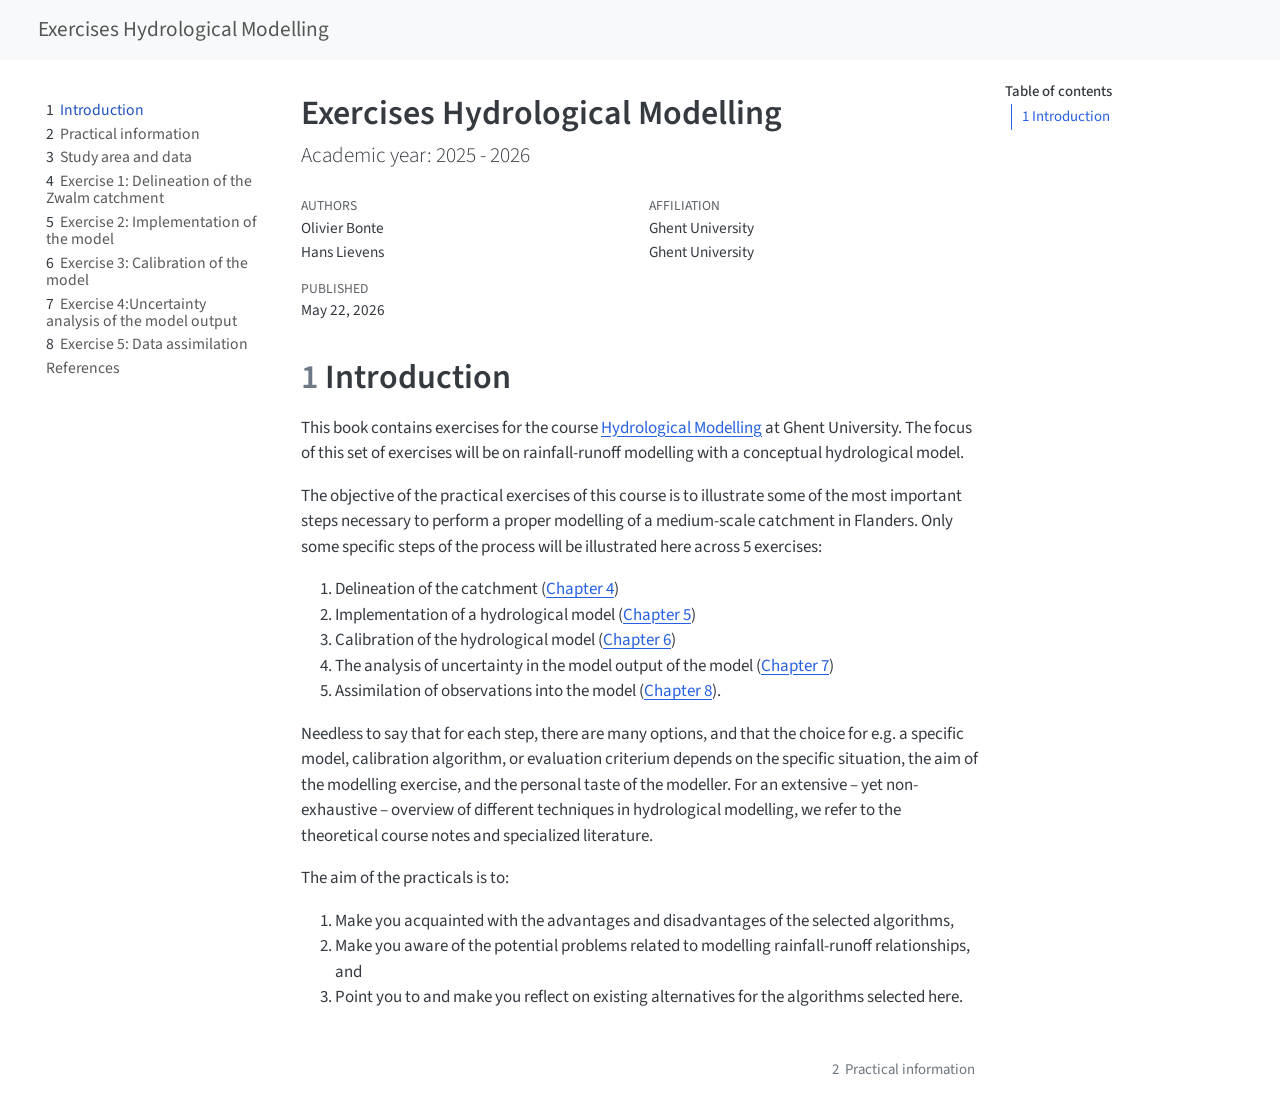
==== index.html @ 307fec5f "Built site for gh-pages" ====
<!DOCTYPE html>
<html xmlns="http://www.w3.org/1999/xhtml" lang="en" xml:lang="en"><head>

<meta charset="utf-8">
<meta name="generator" content="quarto-1.9.37">

<meta name="viewport" content="width=device-width, initial-scale=1.0, user-scalable=yes">

<meta name="author" content="Olivier Bonte">
<meta name="author" content="Hans Lievens">
<meta name="dcterms.date" content="2026-05-22">

<title>Exercises Hydrological Modelling</title>
<style>
/* Default styles provided by pandoc.
** See https://pandoc.org/MANUAL.html#variables-for-html for config info.
*/
code{white-space: pre-wrap;}
span.smallcaps{font-variant: small-caps;}
div.columns{display: flex; gap: min(4vw, 1.5em);}
div.column{flex: auto; overflow-x: auto;}
div.hanging-indent{margin-left: 1.5em; text-indent: -1.5em;}
ul.task-list{list-style: none;}
ul.task-list li input[type="checkbox"] {
  width: 0.8em;
  margin: 0 0.8em 0.2em -1em; /* quarto-specific, see https://github.com/quarto-dev/quarto-cli/issues/4556 */ 
  vertical-align: middle;
}
</style>


<script src="site_libs/quarto-nav/quarto-nav.js"></script>
<script src="site_libs/quarto-nav/headroom.min.js"></script>
<script src="site_libs/clipboard/clipboard.min.js"></script>
<script src="site_libs/quarto-search/autocomplete.umd.js"></script>
<script src="site_libs/quarto-search/fuse.min.js"></script>
<script src="site_libs/quarto-search/quarto-search.js"></script>
<meta name="quarto:offset" content="./">
<link href="./practical_info.html" rel="next">
<script src="site_libs/quarto-html/quarto.js" type="module"></script>
<script src="site_libs/quarto-html/tabsets/tabsets.js" type="module"></script>
<script src="site_libs/quarto-html/popper.min.js"></script>
<script src="site_libs/quarto-html/tippy.umd.min.js"></script>
<script src="site_libs/quarto-html/anchor.min.js"></script>
<link href="site_libs/quarto-html/tippy.css" rel="stylesheet">
<link href="site_libs/quarto-html/quarto-syntax-highlighting-7f8f88aac4f3542376d5c11b86a4c14d.css" rel="stylesheet" id="quarto-text-highlighting-styles">
<script src="site_libs/bootstrap/bootstrap.min.js"></script>
<link href="site_libs/bootstrap/bootstrap-icons.css" rel="stylesheet">
<link href="site_libs/bootstrap/bootstrap-8fd6ec95added15416ba442ddea6d3ca.min.css" rel="stylesheet" append-hash="true" id="quarto-bootstrap" data-mode="light">
<script id="quarto-search-options" type="application/json">{
  "location": "navbar",
  "copy-button": false,
  "collapse-after": 3,
  "panel-placement": "end",
  "type": "overlay",
  "limit": 50,
  "keyboard-shortcut": [
    "f",
    "/",
    "s"
  ],
  "show-item-context": false,
  "language": {
    "search-no-results-text": "No results",
    "search-matching-documents-text": "matching documents",
    "search-copy-link-title": "Copy link to search",
    "search-hide-matches-text": "Hide additional matches",
    "search-more-match-text": "more match in this document",
    "search-more-matches-text": "more matches in this document",
    "search-clear-button-title": "Clear",
    "search-text-placeholder": "",
    "search-detached-cancel-button-title": "Cancel",
    "search-submit-button-title": "Submit",
    "search-label": "Search"
  }
}</script>


</head>

<body class="nav-sidebar floating nav-fixed quarto-light">

<div id="quarto-search-results"></div>
  <header id="quarto-header" class="headroom fixed-top">
    <nav class="navbar navbar-expand-lg " data-bs-theme="dark">
      <div class="navbar-container container-fluid">
      <div class="navbar-brand-container mx-auto">
    <a href="./index.html" class="navbar-brand navbar-brand-logo">
    <img src="./figures/logo_H-CEL_no_background.svg" alt="" class="navbar-logo light-content">
    <img src="./figures/logo_H-CEL_no_background.svg" alt="" class="navbar-logo dark-content">
    </a>
    <a class="navbar-brand" href="./index.html">
    <span class="navbar-title">Exercises Hydrological Modelling</span>
    </a>
  </div>
        <div class="quarto-navbar-tools tools-end">
    <a href="https://github.com/olivierbonte/quarto_template_ugent" title="Source Code" class="quarto-navigation-tool px-1" aria-label="Source Code"><i class="bi bi-github"></i></a>
    <a href="./Exercises-Hydrological-Modelling.pdf" title="Download PDF" class="quarto-navigation-tool px-1" aria-label="Download PDF"><i class="bi bi-file-pdf"></i></a>
</div>
          <div id="quarto-search" class="" title="Search"></div>
      </div> <!-- /container-fluid -->
    </nav>
  <nav class="quarto-secondary-nav">
    <div class="container-fluid d-flex">
      <button type="button" class="quarto-btn-toggle btn" data-bs-toggle="collapse" role="button" data-bs-target=".quarto-sidebar-collapse-item" aria-controls="quarto-sidebar" aria-expanded="false" aria-label="Toggle sidebar navigation" onclick="if (window.quartoToggleHeadroom) { window.quartoToggleHeadroom(); }">
        <i class="bi bi-layout-text-sidebar-reverse"></i>
      </button>
        <nav class="quarto-page-breadcrumbs" aria-label="breadcrumb"><ol class="breadcrumb"><li class="breadcrumb-item"><a href="./index.html"><span class="chapter-number">1</span>&nbsp; <span class="chapter-title">Introduction</span></a></li></ol></nav>
        <a class="flex-grow-1" role="navigation" data-bs-toggle="collapse" data-bs-target=".quarto-sidebar-collapse-item" aria-controls="quarto-sidebar" aria-expanded="false" aria-label="Toggle sidebar navigation" onclick="if (window.quartoToggleHeadroom) { window.quartoToggleHeadroom(); }">      
        </a>
    </div>
  </nav>
</header>
<!-- content -->
<div id="quarto-content" class="quarto-container page-columns page-rows-contents page-layout-article page-navbar">
<!-- sidebar -->
  <nav id="quarto-sidebar" class="sidebar collapse collapse-horizontal quarto-sidebar-collapse-item sidebar-navigation floating overflow-auto">
    <div class="sidebar-menu-container"> 
    <ul class="list-unstyled mt-1">
        <li class="sidebar-item">
  <div class="sidebar-item-container"> 
  <a href="./index.html" class="sidebar-item-text sidebar-link active">
 <span class="menu-text"><span class="chapter-number">1</span>&nbsp; <span class="chapter-title">Introduction</span></span></a>
  </div>
</li>
        <li class="sidebar-item">
  <div class="sidebar-item-container"> 
  <a href="./practical_info.html" class="sidebar-item-text sidebar-link">
 <span class="menu-text"><span class="chapter-number">2</span>&nbsp; <span class="chapter-title">Practical information</span></span></a>
  </div>
</li>
        <li class="sidebar-item">
  <div class="sidebar-item-container"> 
  <a href="./study_area_and_data.html" class="sidebar-item-text sidebar-link">
 <span class="menu-text"><span class="chapter-number">3</span>&nbsp; <span class="chapter-title">Study area and data</span></span></a>
  </div>
</li>
        <li class="sidebar-item">
  <div class="sidebar-item-container"> 
  <a href="./1_catchment_delineation.html" class="sidebar-item-text sidebar-link">
 <span class="menu-text"><span class="chapter-number">4</span>&nbsp; <span class="chapter-title">Exercise 1: Delineation of the Zwalm catchment</span></span></a>
  </div>
</li>
        <li class="sidebar-item">
  <div class="sidebar-item-container"> 
  <a href="./2_model_implementation.html" class="sidebar-item-text sidebar-link">
 <span class="menu-text"><span class="chapter-number">5</span>&nbsp; <span class="chapter-title">Exercise 2: Implementation of the model</span></span></a>
  </div>
</li>
        <li class="sidebar-item">
  <div class="sidebar-item-container"> 
  <a href="./3_model_calibration.html" class="sidebar-item-text sidebar-link">
 <span class="menu-text"><span class="chapter-number">6</span>&nbsp; <span class="chapter-title">Exercise 3: Calibration of the model</span></span></a>
  </div>
</li>
        <li class="sidebar-item">
  <div class="sidebar-item-container"> 
  <a href="./4_model_uncertainty.html" class="sidebar-item-text sidebar-link">
 <span class="menu-text"><span class="chapter-number">7</span>&nbsp; <span class="chapter-title">Exercise 4:Uncertainty analysis of the model output</span></span></a>
  </div>
</li>
        <li class="sidebar-item">
  <div class="sidebar-item-container"> 
  <a href="./5_data_assimilation.html" class="sidebar-item-text sidebar-link">
 <span class="menu-text"><span class="chapter-number">8</span>&nbsp; <span class="chapter-title">Exercise 5: Data assimilation</span></span></a>
  </div>
</li>
        <li class="sidebar-item">
  <div class="sidebar-item-container"> 
  <a href="./references.html" class="sidebar-item-text sidebar-link">
 <span class="menu-text">References</span></a>
  </div>
</li>
    </ul>
    </div>
</nav>
<div id="quarto-sidebar-glass" class="quarto-sidebar-collapse-item" data-bs-toggle="collapse" data-bs-target=".quarto-sidebar-collapse-item"></div>
<!-- margin-sidebar -->
    <div id="quarto-margin-sidebar" class="sidebar margin-sidebar">
        <nav id="TOC" role="doc-toc" class="toc-active">
    <h2 id="toc-title">Table of contents</h2>
   
  <ul>
  <li><a href="#introduction" id="toc-introduction" class="nav-link active" data-scroll-target="#introduction"><span class="header-section-number">1</span> Introduction</a></li>
  </ul>
</nav>
    </div>
<!-- main -->
<main class="content" id="quarto-document-content">

<header id="title-block-header" class="quarto-title-block default">
<div class="quarto-title">
<h1 class="title">Exercises Hydrological Modelling</h1>
<p class="subtitle lead">Academic year: 2025 - 2026</p>
</div>


<div class="quarto-title-meta-author">
  <div class="quarto-title-meta-heading">Authors</div>
  <div class="quarto-title-meta-heading">Affiliation</div>
  
    <div class="quarto-title-meta-contents">
    <p class="author">Olivier Bonte <a href="mailto:olivier.bonte@ugent.be" class="quarto-title-author-email"><i class="bi bi-envelope"></i></a> </p>
  </div>
  <div class="quarto-title-meta-contents">
        <p class="affiliation">
            Ghent University
          </p>
      </div>
    <div class="quarto-title-meta-contents">
    <p class="author">Hans Lievens <a href="mailto:hans.lievens@ugent.be" class="quarto-title-author-email"><i class="bi bi-envelope"></i></a> </p>
  </div>
  <div class="quarto-title-meta-contents">
        <p class="affiliation">
            Ghent University
          </p>
      </div>
  </div>

<div class="quarto-title-meta">

      
    <div>
    <div class="quarto-title-meta-heading">Published</div>
    <div class="quarto-title-meta-contents">
      <p class="date">May 22, 2026</p>
    </div>
  </div>
  
    
  </div>
  


</header>


<section id="introduction" class="level1" data-number="1">
<h1 data-number="1"><span class="header-section-number">1</span> Introduction</h1>
<p>This book contains exercises for the course <a href="https://studiekiezer.ugent.be/2026/studiefiche/en/I002659">Hydrological Modelling</a> at Ghent University. The focus of this set of exercises will be on rainfall-runoff modelling with a conceptual hydrological model.</p>
<p>The objective of the practical exercises of this course is to illustrate some of the most important steps necessary to perform a proper modelling of a medium-scale catchment in Flanders. Only some specific steps of the process will be illustrated here across 5 exercises:</p>
<ol type="1">
<li>Delineation of the catchment (<a href="1_catchment_delineation.html" class="quarto-xref"><span>Chapter 4</span></a>)</li>
<li>Implementation of a hydrological model (<a href="2_model_implementation.html" class="quarto-xref"><span>Chapter 5</span></a>)</li>
<li>Calibration of the hydrological model (<a href="3_model_calibration.html" class="quarto-xref"><span>Chapter 6</span></a>)</li>
<li>The analysis of uncertainty in the model output of the model (<a href="4_model_uncertainty.html" class="quarto-xref"><span>Chapter 7</span></a>)</li>
<li>Assimilation of observations into the model (<a href="5_data_assimilation.html" class="quarto-xref"><span>Chapter 8</span></a>).</li>
</ol>
<p>Needless to say that for each step, there are many options, and that the choice for e.g.&nbsp;a specific model, calibration algorithm, or evaluation criterium depends on the specific situation, the aim of the modelling exercise, and the personal taste of the modeller. For an extensive – yet non-exhaustive – overview of different techniques in hydrological modelling, we refer to the theoretical course notes and specialized literature.</p>
<p>The aim of the practicals is to:</p>
<ol type="1">
<li>Make you acquainted with the advantages and disadvantages of the selected algorithms,</li>
<li>Make you aware of the potential problems related to modelling rainfall-runoff relationships, and</li>
<li>Point you to and make you reflect on existing alternatives for the algorithms selected here.</li>
</ol>


</section>

</main> <!-- /main -->
<script id="quarto-html-after-body" type="application/javascript">
  window.document.addEventListener("DOMContentLoaded", function (event) {
    const icon = "";
    const anchorJS = new window.AnchorJS();
    anchorJS.options = {
      placement: 'right',
      icon: icon
    };
    anchorJS.add('.anchored');
    const isCodeAnnotation = (el) => {
      for (const clz of el.classList) {
        if (clz.startsWith('code-annotation-')) {                     
          return true;
        }
      }
      return false;
    }
    const onCopySuccess = function(e) {
      // button target
      const button = e.trigger;
      // don't keep focus
      button.blur();
      // flash "checked"
      button.classList.add('code-copy-button-checked');
      var currentTitle = button.getAttribute("title");
      button.setAttribute("title", "Copied!");
      let tooltip;
      if (window.bootstrap) {
        button.setAttribute("data-bs-toggle", "tooltip");
        button.setAttribute("data-bs-placement", "left");
        button.setAttribute("data-bs-title", "Copied!");
        tooltip = new bootstrap.Tooltip(button, 
          { trigger: "manual", 
            customClass: "code-copy-button-tooltip",
            offset: [0, -8]});
        tooltip.show();    
      }
      setTimeout(function() {
        if (tooltip) {
          tooltip.hide();
          button.removeAttribute("data-bs-title");
          button.removeAttribute("data-bs-toggle");
          button.removeAttribute("data-bs-placement");
        }
        button.setAttribute("title", currentTitle);
        button.classList.remove('code-copy-button-checked');
      }, 1000);
      // clear code selection
      e.clearSelection();
    }
    const getTextToCopy = function(trigger) {
      const outerScaffold = trigger.parentElement.cloneNode(true);
      const codeEl = outerScaffold.querySelector('code');
      for (const childEl of codeEl.children) {
        if (isCodeAnnotation(childEl)) {
          childEl.remove();
        }
      }
      return codeEl.innerText;
    }
    const clipboard = new window.ClipboardJS('.code-copy-button:not([data-in-quarto-modal])', {
      text: getTextToCopy
    });
    clipboard.on('success', onCopySuccess);
    if (window.document.getElementById('quarto-embedded-source-code-modal')) {
      const clipboardModal = new window.ClipboardJS('.code-copy-button[data-in-quarto-modal]', {
        text: getTextToCopy,
        container: window.document.getElementById('quarto-embedded-source-code-modal')
      });
      clipboardModal.on('success', onCopySuccess);
    }
      var localhostRegex = new RegExp(/^(?:http|https):\/\/localhost\:?[0-9]*\//);
      var mailtoRegex = new RegExp(/^mailto:/);
        var filterRegex = new RegExp('/' + window.location.host + '/');
      var isInternal = (href) => {
          return filterRegex.test(href) || localhostRegex.test(href) || mailtoRegex.test(href);
      }
      // Inspect non-navigation links and adorn them if external
     var links = window.document.querySelectorAll('a[href]:not(.nav-link):not(.navbar-brand):not(.toc-action):not(.sidebar-link):not(.sidebar-item-toggle):not(.pagination-link):not(.no-external):not([aria-hidden]):not(.dropdown-item):not(.quarto-navigation-tool):not(.about-link)');
      for (var i=0; i<links.length; i++) {
        const link = links[i];
        if (!isInternal(link.href)) {
          // undo the damage that might have been done by quarto-nav.js in the case of
          // links that we want to consider external
          if (link.dataset.originalHref !== undefined) {
            link.href = link.dataset.originalHref;
          }
        }
      }
    function tippyHover(el, contentFn, onTriggerFn, onUntriggerFn) {
      const config = {
        allowHTML: true,
        maxWidth: 500,
        delay: 100,
        arrow: false,
        appendTo: function(el) {
            return el.parentElement;
        },
        interactive: true,
        interactiveBorder: 10,
        theme: 'quarto',
        placement: 'bottom-start',
      };
      if (contentFn) {
        config.content = contentFn;
      }
      if (onTriggerFn) {
        config.onTrigger = onTriggerFn;
      }
      if (onUntriggerFn) {
        config.onUntrigger = onUntriggerFn;
      }
      window.tippy(el, config); 
    }
    const noterefs = window.document.querySelectorAll('a[role="doc-noteref"]');
    for (var i=0; i<noterefs.length; i++) {
      const ref = noterefs[i];
      tippyHover(ref, function() {
        // use id or data attribute instead here
        let href = ref.getAttribute('data-footnote-href') || ref.getAttribute('href');
        try { href = new URL(href).hash; } catch {}
        const id = href.replace(/^#\/?/, "");
        const note = window.document.getElementById(id);
        if (note) {
          return note.innerHTML;
        } else {
          return "";
        }
      });
    }
    const xrefs = window.document.querySelectorAll('a.quarto-xref');
    const processXRef = (id, note) => {
      // Strip column container classes
      const stripColumnClz = (el) => {
        el.classList.remove("page-full", "page-columns");
        if (el.children) {
          for (const child of el.children) {
            stripColumnClz(child);
          }
        }
      }
      stripColumnClz(note)
      if (id === null || id.startsWith('sec-')) {
        // Special case sections, only their first couple elements
        const container = document.createElement("div");
        if (note.children && note.children.length > 2) {
          container.appendChild(note.children[0].cloneNode(true));
          for (let i = 1; i < note.children.length; i++) {
            const child = note.children[i];
            if (child.tagName === "P" && child.innerText === "") {
              continue;
            } else {
              container.appendChild(child.cloneNode(true));
              break;
            }
          }
          if (window.Quarto?.typesetMath) {
            window.Quarto.typesetMath(container);
          }
          return container.innerHTML
        } else {
          if (window.Quarto?.typesetMath) {
            window.Quarto.typesetMath(note);
          }
          return note.innerHTML;
        }
      } else {
        // Remove any anchor links if they are present
        const anchorLink = note.querySelector('a.anchorjs-link');
        if (anchorLink) {
          anchorLink.remove();
        }
        if (window.Quarto?.typesetMath) {
          window.Quarto.typesetMath(note);
        }
        if (note.classList.contains("callout")) {
          return note.outerHTML;
        } else {
          return note.innerHTML;
        }
      }
    }
    for (var i=0; i<xrefs.length; i++) {
      const xref = xrefs[i];
      tippyHover(xref, undefined, function(instance) {
        instance.disable();
        let url = xref.getAttribute('href');
        let hash = undefined; 
        if (url.startsWith('#')) {
          hash = url;
        } else {
          try { hash = new URL(url).hash; } catch {}
        }
        if (hash) {
          const id = hash.replace(/^#\/?/, "");
          const note = window.document.getElementById(id);
          if (note !== null) {
            try {
              const html = processXRef(id, note.cloneNode(true));
              instance.setContent(html);
            } finally {
              instance.enable();
              instance.show();
            }
          } else {
            // See if we can fetch this
            fetch(url.split('#')[0])
            .then(res => res.text())
            .then(html => {
              const parser = new DOMParser();
              const htmlDoc = parser.parseFromString(html, "text/html");
              const note = htmlDoc.getElementById(id);
              if (note !== null) {
                const html = processXRef(id, note);
                instance.setContent(html);
              } 
            }).finally(() => {
              instance.enable();
              instance.show();
            });
          }
        } else {
          // See if we can fetch a full url (with no hash to target)
          // This is a special case and we should probably do some content thinning / targeting
          fetch(url)
          .then(res => res.text())
          .then(html => {
            const parser = new DOMParser();
            const htmlDoc = parser.parseFromString(html, "text/html");
            const note = htmlDoc.querySelector('main.content');
            if (note !== null) {
              // This should only happen for chapter cross references
              // (since there is no id in the URL)
              // remove the first header
              if (note.children.length > 0 && note.children[0].tagName === "HEADER") {
                note.children[0].remove();
              }
              const html = processXRef(null, note);
              instance.setContent(html);
            } 
          }).finally(() => {
            instance.enable();
            instance.show();
          });
        }
      }, function(instance) {
      });
    }
        let selectedAnnoteEl;
        const selectorForAnnotation = ( cell, annotation) => {
          let cellAttr = 'data-code-cell="' + cell + '"';
          let lineAttr = 'data-code-annotation="' +  annotation + '"';
          const selector = 'span[' + cellAttr + '][' + lineAttr + ']';
          return selector;
        }
        const selectCodeLines = (annoteEl) => {
          const doc = window.document;
          const targetCell = annoteEl.getAttribute("data-target-cell");
          const targetAnnotation = annoteEl.getAttribute("data-target-annotation");
          const annoteSpan = window.document.querySelector(selectorForAnnotation(targetCell, targetAnnotation));
          const lines = annoteSpan.getAttribute("data-code-lines").split(",");
          const lineIds = lines.map((line) => {
            return targetCell + "-" + line;
          })
          let top = null;
          let height = null;
          let parent = null;
          if (lineIds.length > 0) {
              //compute the position of the single el (top and bottom and make a div)
              const el = window.document.getElementById(lineIds[0]);
              top = el.offsetTop;
              height = el.offsetHeight;
              parent = el.parentElement.parentElement;
            if (lineIds.length > 1) {
              const lastEl = window.document.getElementById(lineIds[lineIds.length - 1]);
              const bottom = lastEl.offsetTop + lastEl.offsetHeight;
              height = bottom - top;
            }
            if (top !== null && height !== null && parent !== null) {
              // cook up a div (if necessary) and position it 
              let div = window.document.getElementById("code-annotation-line-highlight");
              if (div === null) {
                div = window.document.createElement("div");
                div.setAttribute("id", "code-annotation-line-highlight");
                div.style.position = 'absolute';
                parent.appendChild(div);
              }
              div.style.top = top - 2 + "px";
              div.style.height = height + 4 + "px";
              div.style.left = 0;
              let gutterDiv = window.document.getElementById("code-annotation-line-highlight-gutter");
              if (gutterDiv === null) {
                gutterDiv = window.document.createElement("div");
                gutterDiv.setAttribute("id", "code-annotation-line-highlight-gutter");
                gutterDiv.style.position = 'absolute';
                const codeCell = window.document.getElementById(targetCell);
                const gutter = codeCell.querySelector('.code-annotation-gutter');
                gutter.appendChild(gutterDiv);
              }
              gutterDiv.style.top = top - 2 + "px";
              gutterDiv.style.height = height + 4 + "px";
            }
            selectedAnnoteEl = annoteEl;
          }
        };
        const unselectCodeLines = () => {
          const elementsIds = ["code-annotation-line-highlight", "code-annotation-line-highlight-gutter"];
          elementsIds.forEach((elId) => {
            const div = window.document.getElementById(elId);
            if (div) {
              div.remove();
            }
          });
          selectedAnnoteEl = undefined;
        };
          // Handle positioning of the toggle
      window.addEventListener(
        "resize",
        throttle(() => {
          elRect = undefined;
          if (selectedAnnoteEl) {
            selectCodeLines(selectedAnnoteEl);
          }
        }, 10)
      );
      function throttle(fn, ms) {
      let throttle = false;
      let timer;
        return (...args) => {
          if(!throttle) { // first call gets through
              fn.apply(this, args);
              throttle = true;
          } else { // all the others get throttled
              if(timer) clearTimeout(timer); // cancel #2
              timer = setTimeout(() => {
                fn.apply(this, args);
                timer = throttle = false;
              }, ms);
          }
        };
      }
        // Attach click handler to the DT
        const annoteDls = window.document.querySelectorAll('dt[data-target-cell]');
        for (const annoteDlNode of annoteDls) {
          annoteDlNode.addEventListener('click', (event) => {
            const clickedEl = event.target;
            if (clickedEl !== selectedAnnoteEl) {
              unselectCodeLines();
              const activeEl = window.document.querySelector('dt[data-target-cell].code-annotation-active');
              if (activeEl) {
                activeEl.classList.remove('code-annotation-active');
              }
              selectCodeLines(clickedEl);
              clickedEl.classList.add('code-annotation-active');
            } else {
              // Unselect the line
              unselectCodeLines();
              clickedEl.classList.remove('code-annotation-active');
            }
          });
        }
    const findCites = (el) => {
      const parentEl = el.parentElement;
      if (parentEl) {
        const cites = parentEl.dataset.cites;
        if (cites) {
          return {
            el,
            cites: cites.split(' ')
          };
        } else {
          return findCites(el.parentElement)
        }
      } else {
        return undefined;
      }
    };
    var bibliorefs = window.document.querySelectorAll('a[role="doc-biblioref"]');
    for (var i=0; i<bibliorefs.length; i++) {
      const ref = bibliorefs[i];
      const citeInfo = findCites(ref);
      if (citeInfo) {
        tippyHover(citeInfo.el, function() {
          var popup = window.document.createElement('div');
          citeInfo.cites.forEach(function(cite) {
            var citeDiv = window.document.createElement('div');
            citeDiv.classList.add('hanging-indent');
            citeDiv.classList.add('csl-entry');
            var biblioDiv = window.document.getElementById('ref-' + cite);
            if (biblioDiv) {
              citeDiv.innerHTML = biblioDiv.innerHTML;
            }
            popup.appendChild(citeDiv);
          });
          return popup.innerHTML;
        });
      }
    }
  });
  </script>
<nav class="page-navigation">
  <div class="nav-page nav-page-previous">
  </div>
  <div class="nav-page nav-page-next">
      <a href="./practical_info.html" class="pagination-link" aria-label="Practical information">
        <span class="nav-page-text"><span class="chapter-number">2</span>&nbsp; <span class="chapter-title">Practical information</span></span> <i class="bi bi-arrow-right-short"></i>
      </a>
  </div>
</nav>
</div> <!-- /content -->




</body></html>
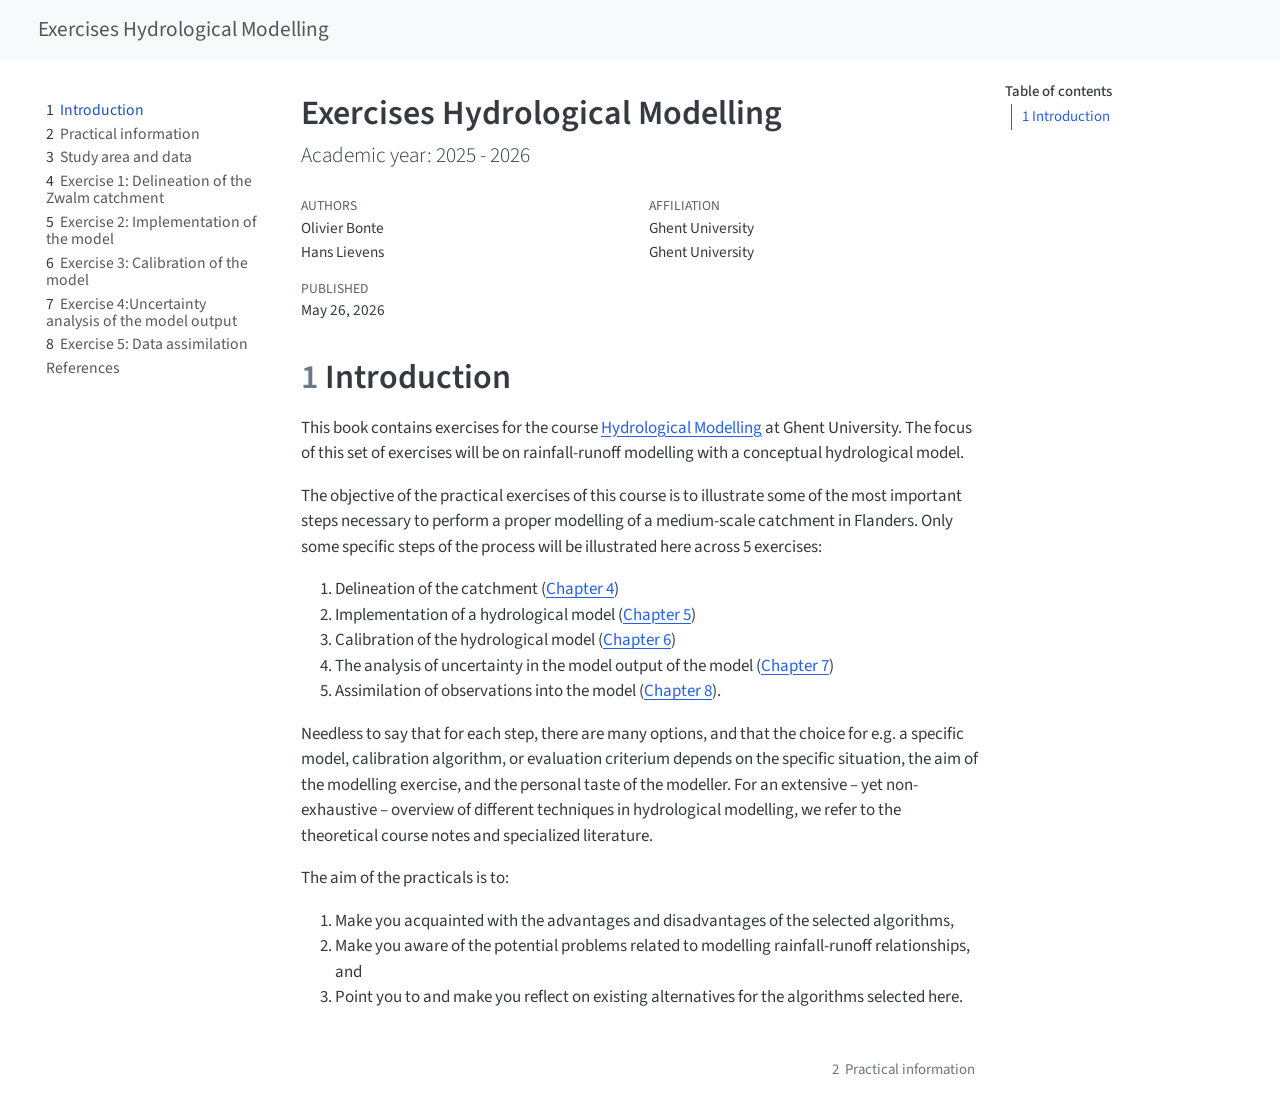
==== commit 1cafd3b2: "Built site for gh-pages" ====
--- a/index.html
+++ b/index.html
@@ -8,7 +8,7 @@
 
 <meta name="author" content="Olivier Bonte">
 <meta name="author" content="Hans Lievens">
-<meta name="dcterms.date" content="2026-05-22">
+<meta name="dcterms.date" content="2026-05-26">
 
 <title>Exercises Hydrological Modelling</title>
 <style>
@@ -223,7 +223,7 @@
     <div>
     <div class="quarto-title-meta-heading">Published</div>
     <div class="quarto-title-meta-contents">
-      <p class="date">May 22, 2026</p>
+      <p class="date">May 26, 2026</p>
     </div>
   </div>
   
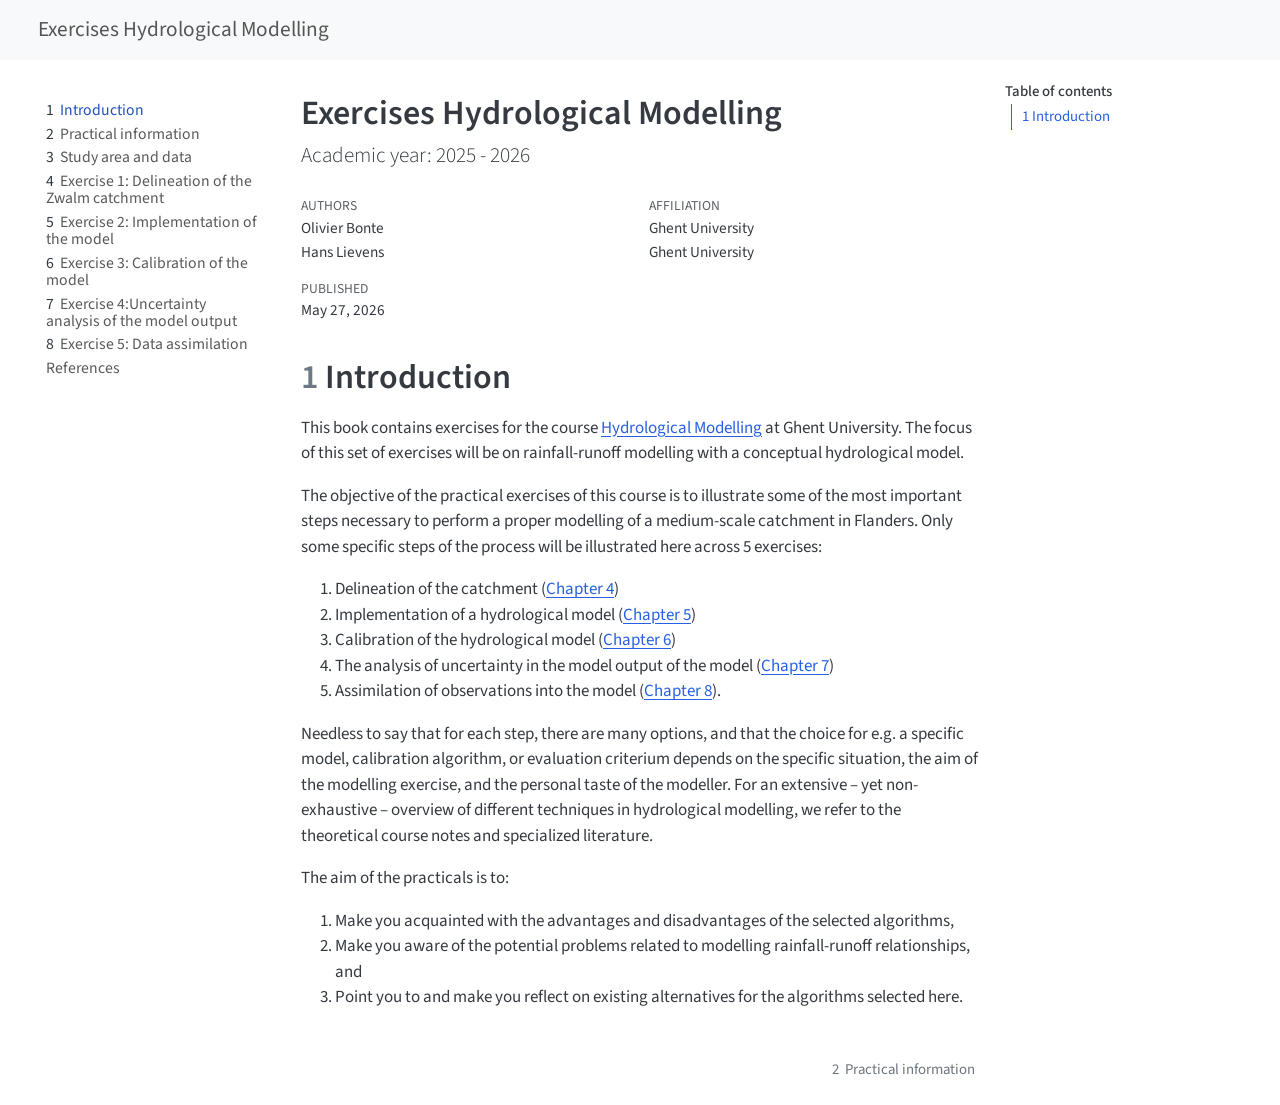
==== commit 6868ee79: "Built site for gh-pages" ====
--- a/index.html
+++ b/index.html
@@ -8,7 +8,7 @@
 
 <meta name="author" content="Olivier Bonte">
 <meta name="author" content="Hans Lievens">
-<meta name="dcterms.date" content="2026-05-26">
+<meta name="dcterms.date" content="2026-05-27">
 
 <title>Exercises Hydrological Modelling</title>
 <style>
@@ -223,7 +223,7 @@
     <div>
     <div class="quarto-title-meta-heading">Published</div>
     <div class="quarto-title-meta-contents">
-      <p class="date">May 26, 2026</p>
+      <p class="date">May 27, 2026</p>
     </div>
   </div>
   
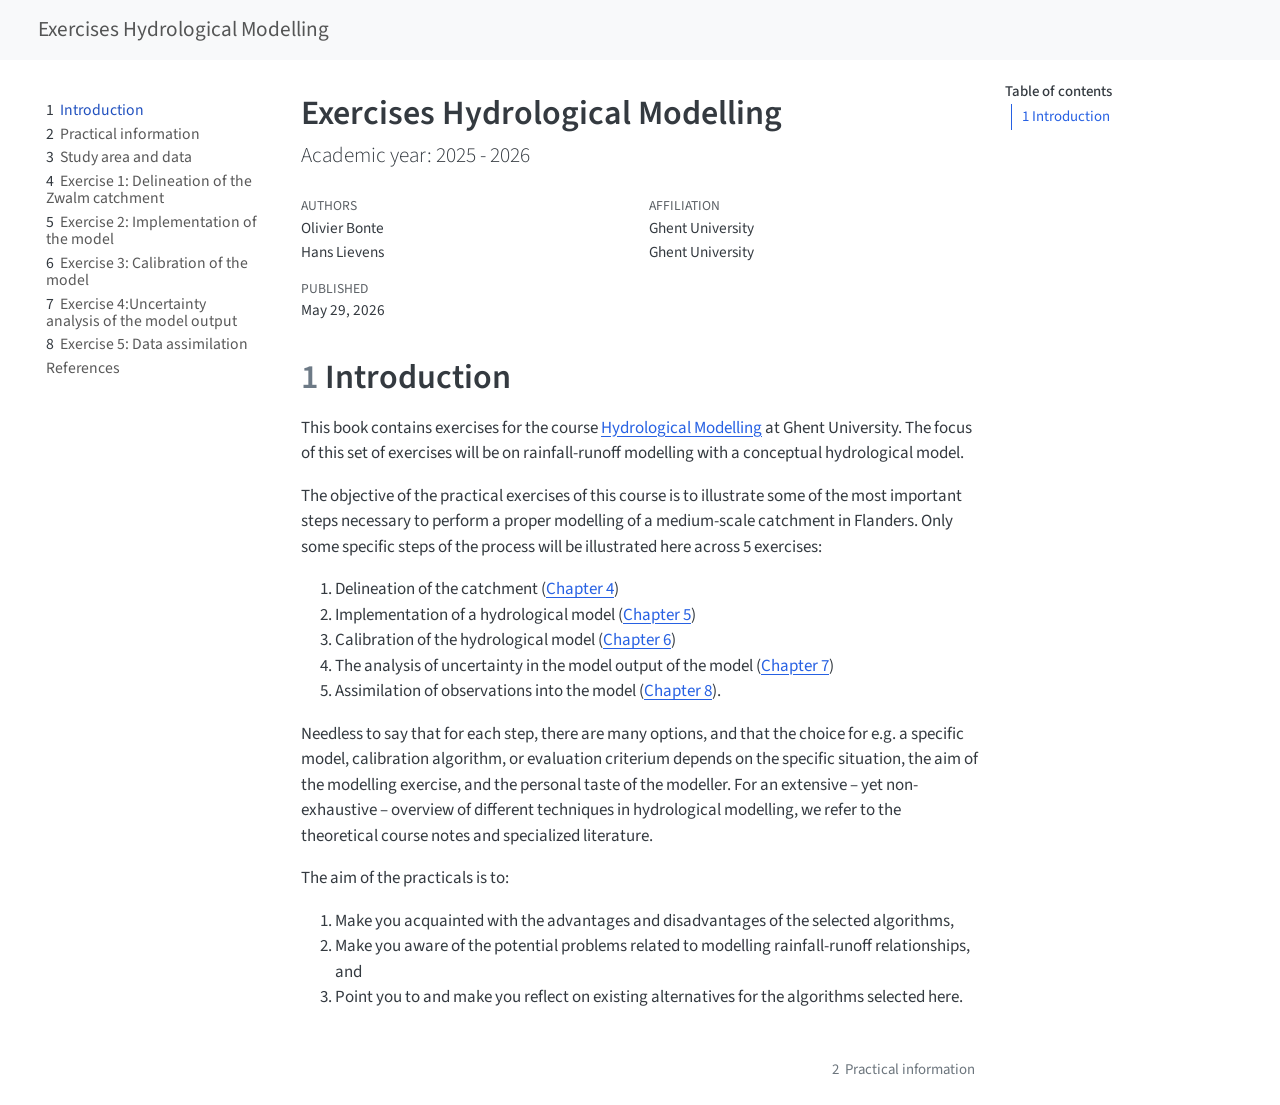
==== commit b07ac57c: "Built site for gh-pages" ====
--- a/index.html
+++ b/index.html
@@ -8,7 +8,7 @@
 
 <meta name="author" content="Olivier Bonte">
 <meta name="author" content="Hans Lievens">
-<meta name="dcterms.date" content="2026-05-27">
+<meta name="dcterms.date" content="2026-05-29">
 
 <title>Exercises Hydrological Modelling</title>
 <style>
@@ -36,7 +36,7 @@
 <script src="site_libs/quarto-search/fuse.min.js"></script>
 <script src="site_libs/quarto-search/quarto-search.js"></script>
 <meta name="quarto:offset" content="./">
-<link href="./practical_info.html" rel="next">
+<link href="./0_practical_info.html" rel="next">
 <script src="site_libs/quarto-html/quarto.js" type="module"></script>
 <script src="site_libs/quarto-html/tabsets/tabsets.js" type="module"></script>
 <script src="site_libs/quarto-html/popper.min.js"></script>
@@ -46,7 +46,7 @@
 <link href="site_libs/quarto-html/quarto-syntax-highlighting-7f8f88aac4f3542376d5c11b86a4c14d.css" rel="stylesheet" id="quarto-text-highlighting-styles">
 <script src="site_libs/bootstrap/bootstrap.min.js"></script>
 <link href="site_libs/bootstrap/bootstrap-icons.css" rel="stylesheet">
-<link href="site_libs/bootstrap/bootstrap-8fd6ec95added15416ba442ddea6d3ca.min.css" rel="stylesheet" append-hash="true" id="quarto-bootstrap" data-mode="light">
+<link href="site_libs/bootstrap/bootstrap-544537484d1132e2332c9966fc148d9a.min.css" rel="stylesheet" append-hash="true" id="quarto-bootstrap" data-mode="light">
 <script id="quarto-search-options" type="application/json">{
   "location": "navbar",
   "copy-button": false,
@@ -125,13 +125,13 @@
 </li>
         <li class="sidebar-item">
   <div class="sidebar-item-container"> 
-  <a href="./practical_info.html" class="sidebar-item-text sidebar-link">
+  <a href="./0_practical_info.html" class="sidebar-item-text sidebar-link">
  <span class="menu-text"><span class="chapter-number">2</span>&nbsp; <span class="chapter-title">Practical information</span></span></a>
   </div>
 </li>
         <li class="sidebar-item">
   <div class="sidebar-item-container"> 
-  <a href="./study_area_and_data.html" class="sidebar-item-text sidebar-link">
+  <a href="./0_study_area_and_data.html" class="sidebar-item-text sidebar-link">
  <span class="menu-text"><span class="chapter-number">3</span>&nbsp; <span class="chapter-title">Study area and data</span></span></a>
   </div>
 </li>
@@ -223,7 +223,7 @@
     <div>
     <div class="quarto-title-meta-heading">Published</div>
     <div class="quarto-title-meta-contents">
-      <p class="date">May 27, 2026</p>
+      <p class="date">May 29, 2026</p>
     </div>
   </div>
   
@@ -662,7 +662,7 @@
   <div class="nav-page nav-page-previous">
   </div>
   <div class="nav-page nav-page-next">
-      <a href="./practical_info.html" class="pagination-link" aria-label="Practical information">
+      <a href="./0_practical_info.html" class="pagination-link" aria-label="Practical information">
         <span class="nav-page-text"><span class="chapter-number">2</span>&nbsp; <span class="chapter-title">Practical information</span></span> <i class="bi bi-arrow-right-short"></i>
       </a>
   </div>
